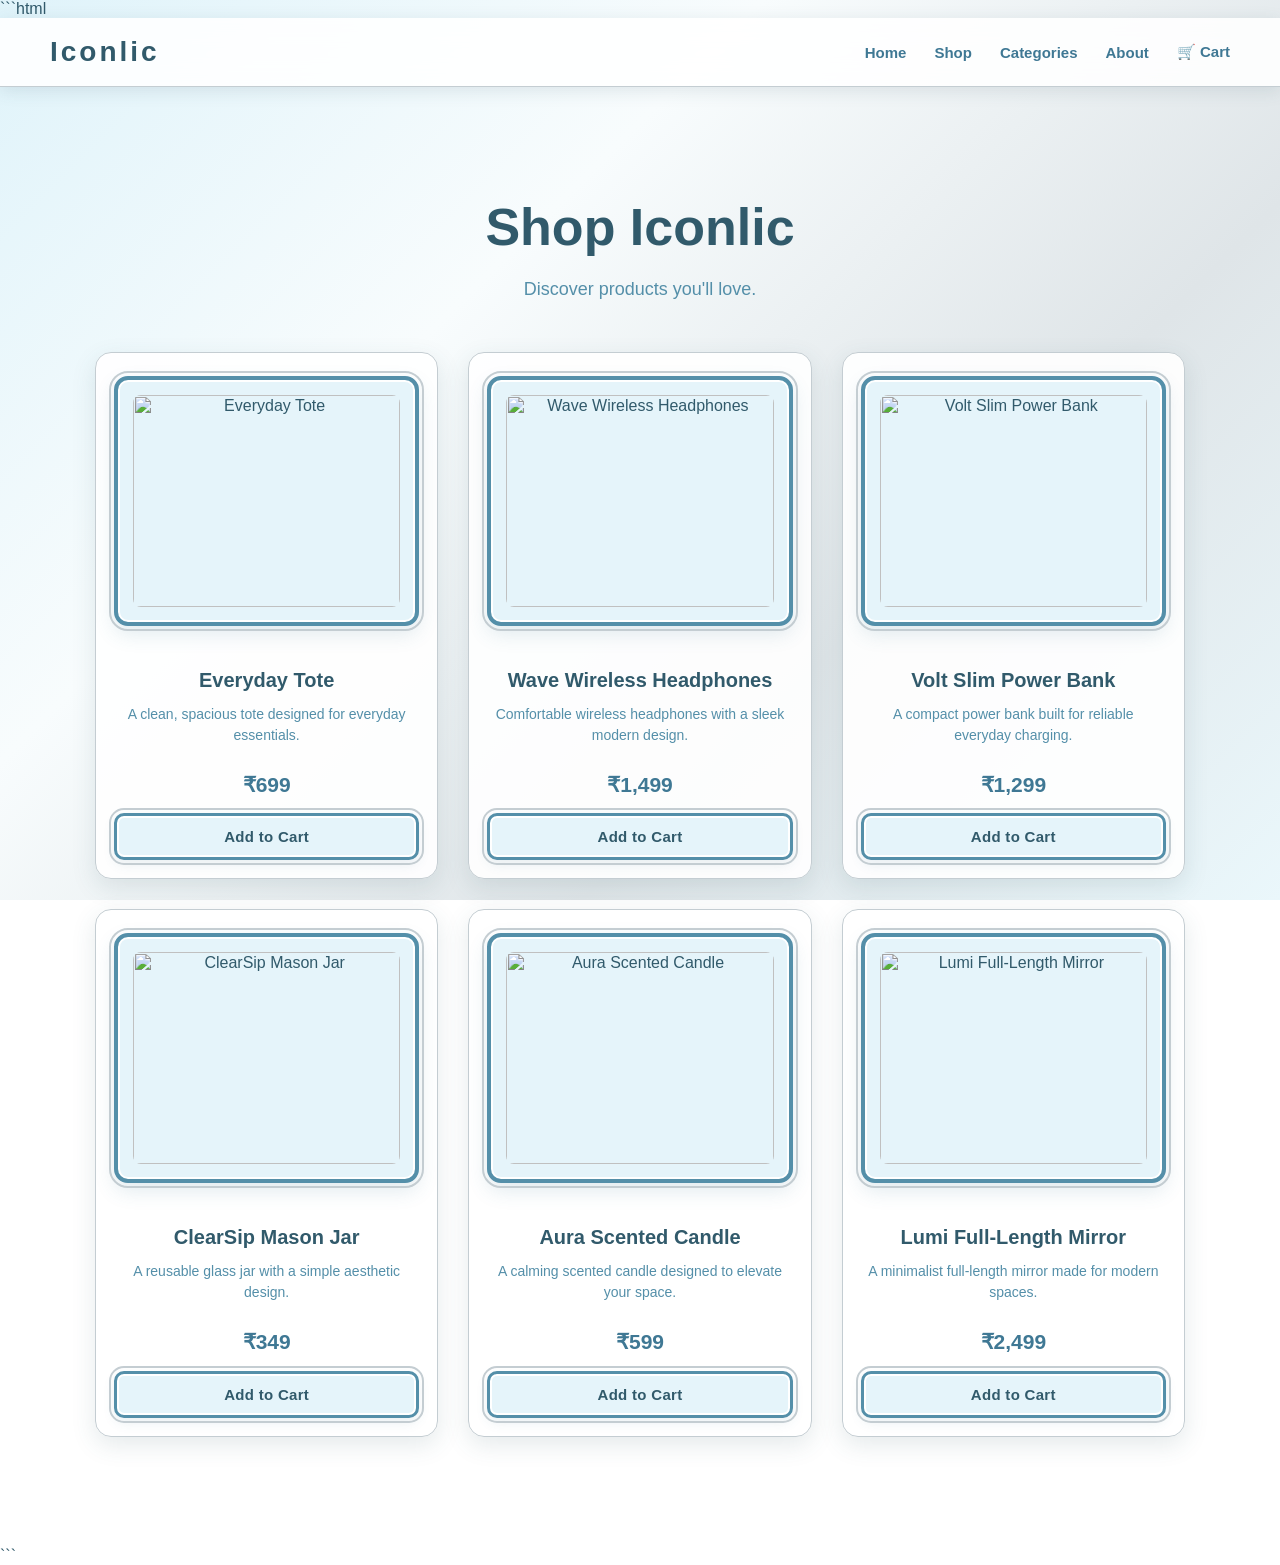
==== products.html @ 82c227ae "Add files via upload" ====
```html
<!DOCTYPE html>
<html lang="en">

<head>

    <meta charset="UTF-8">

    <meta name="viewport"
          content="width=device-width, initial-scale=1.0">

    <title>Shop | Iconlic</title>

    <link rel="stylesheet" href="style.css">

</head>


<body>


    <!-- NAVIGATION -->

    <nav>

        <div class="logo">
            Iconlic
        </div>


        <div class="nav-links">

            <a href="index.html">Home</a>

            <a href="products.html">Shop</a>

            <a href="#">Categories</a>

            <a href="#">About</a>

            <a href="cart.html">🛒 Cart</a>

        </div>

    </nav>



    <!-- SHOP -->

    <main>

        <h1>
            Shop Iconlic
        </h1>


        <p>
            Discover products you'll love.
        </p>



        <div class="products">


            <!-- PRODUCT 1 -->

            <div class="product-card">

                <div class="product-image">

                    <img
                        src="brand-images/tote.png"
                        alt="Everyday Tote">

                </div>


                <h2>
                    Everyday Tote
                </h2>


                <p>
                    A clean, spacious tote designed for everyday essentials.
                </p>


                <p class="product-price">
                    ₹699
                </p>


                <button
                    onclick="addToCart('Everyday Tote', 699)">
                    Add to Cart
                </button>

            </div>



            <!-- PRODUCT 2 -->

            <div class="product-card">

                <div class="product-image">

                    <img
                        src="brand-images/headphones.png"
                        alt="Wave Wireless Headphones">

                </div>


                <h2>
                    Wave Wireless Headphones
                </h2>


                <p>
                    Comfortable wireless headphones with a sleek modern design.
                </p>


                <p class="product-price">
                    ₹1,499
                </p>


                <button
                    onclick="addToCart('Wave Wireless Headphones', 1499)">
                    Add to Cart
                </button>

            </div>



            <!-- PRODUCT 3 -->

            <div class="product-card">

                <div class="product-image">

                    <img
                        src="brand-images/powerbank.png"
                        alt="Volt Slim Power Bank">

                </div>


                <h2>
                    Volt Slim Power Bank
                </h2>


                <p>
                    A compact power bank built for reliable everyday charging.
                </p>


                <p class="product-price">
                    ₹1,299
                </p>


                <button
                    onclick="addToCart('Volt Slim Power Bank', 1299)">
                    Add to Cart
                </button>

            </div>



            <!-- PRODUCT 4 -->

            <div class="product-card">

                <div class="product-image">

                    <img
                        src="brand-images/masonjar.png"
                        alt="ClearSip Mason Jar">

                </div>


                <h2>
                    ClearSip Mason Jar
                </h2>


                <p>
                    A reusable glass jar with a simple aesthetic design.
                </p>


                <p class="product-price">
                    ₹349
                </p>


                <button
                    onclick="addToCart('ClearSip Mason Jar', 349)">
                    Add to Cart
                </button>

            </div>



            <!-- PRODUCT 5 -->

            <div class="product-card">

                <div class="product-image">

                    <img
                        src="brand-images/candle.png"
                        alt="Aura Scented Candle">

                </div>


                <h2>
                    Aura Scented Candle
                </h2>


                <p>
                    A calming scented candle designed to elevate your space.
                </p>


                <p class="product-price">
                    ₹599
                </p>


                <button
                    onclick="addToCart('Aura Scented Candle', 599)">
                    Add to Cart
                </button>

            </div>



            <!-- PRODUCT 6 -->

            <div class="product-card">

                <div class="product-image">

                    <img
                        src="brand-images/mirror.png"
                        alt="Lumi Full-Length Mirror">

                </div>


                <h2>
                    Lumi Full-Length Mirror
                </h2>


                <p>
                    A minimalist full-length mirror made for modern spaces.
                </p>


                <p class="product-price">
                    ₹2,499
                </p>


                <button
                    onclick="addToCart('Lumi Full-Length Mirror', 2499)">
                    Add to Cart
                </button>

            </div>


        </div>

    </main>



    <script src="script.js"></script>


</body>

</html>
```
---- style.css ----
/* =========================================
   ICONLIC — ARCTIC BLUE + SILVER
   ========================================= */

:root {
    --ice-white: #f7fcfe;
    --ice-blue: #e5f4fa;
    --pale-blue: #d1eaf3;

    --soft-blue: #a8cfde;
    --blue: #6da8c0;
    --medium-blue: #548fa9;
    --deep-blue: #3f7894;
    --dark-blue: #315a6b;

    --silver: #c4cdd2;
    --light-silver: #e1e8eb;

    --white: #ffffff;

    --text: #30424b;
    --muted: #71818a;

    --shadow: rgba(54, 89, 104, 0.13);
}


/* =========================================
   RESET
   ========================================= */

* {
    box-sizing: border-box;
}

html {
    scroll-behavior: smooth;
}

body {
    margin: 0;

    font-family: Arial, Helvetica, sans-serif;

    background:
        linear-gradient(
            135deg,
            #dff3fa 0%,
            #f8fcfd 35%,
            #dfe5e8 68%,
            #eaf7fb 100%
        );

    background-attachment: fixed;

    color: var(--dark-blue);
}


/* =========================================
   NAVIGATION
   ========================================= */

nav {
    width: 100%;

    display: flex;
    justify-content: space-between;
    align-items: center;

    padding: 18px 50px;

    background: rgba(255, 255, 255, 0.88);

    border-bottom: 1px solid var(--silver);

    position: sticky;
    top: 0;

    z-index: 1000;

    box-shadow:
        0 4px 16px var(--shadow);

    backdrop-filter: blur(12px);
}


/* =========================================
   LOGO
   ========================================= */

.logo {
    font-size: 28px;

    font-weight: 800;

    letter-spacing: 3px;

    color: var(--dark-blue);
}


/* =========================================
   NAV LINKS
   ========================================= */

.nav-links {
    display: flex;

    align-items: center;

    gap: 28px;
}

.nav-links a {
    text-decoration: none;

    color: var(--deep-blue);

    font-size: 15px;

    font-weight: 600;

    transition: 0.25s ease;
}

.nav-links a:hover {
    color: var(--dark-blue);

    transform: translateY(-1px);
}


/* =========================================
   MAIN
   ========================================= */

main {
    width: 100%;

    max-width: 1150px;

    min-height: calc(100vh - 80px);

    margin: 0 auto;

    padding: 110px 30px;

    text-align: center;
}


/* =========================================
   HEADINGS
   ========================================= */

h1 {
    margin: 0 0 12px;

    font-size: 52px;

    color: var(--dark-blue);
}

h2 {
    margin: 18px 0 8px;

    font-size: 21px;

    color: var(--deep-blue);
}

p {
    font-size: 18px;

    line-height: 1.6;

    color: var(--medium-blue);
}


/* =========================================
   SHOP NOW BUTTON
   ========================================= */

.shop-button {
    display: inline-flex;

    align-items: center;

    justify-content: center;

    min-width: 160px;

    min-height: 48px;

    margin-top: 28px;

    padding: 12px 28px;

    background: var(--ice-blue);

    color: var(--dark-blue) !important;

    border: 3px solid var(--medium-blue);

    outline: 2px solid var(--silver);

    outline-offset: 3px;

    border-radius: 10px;

    font-size: 15px;

    font-weight: 800;

    letter-spacing: 0.8px;

    text-decoration: none;

    box-shadow:
        inset 0 0 0 2px var(--white),
        0 6px 15px rgba(63, 120, 148, 0.14);

    transition:
        background 0.25s ease,
        border-color 0.25s ease,
        transform 0.25s ease,
        box-shadow 0.25s ease;
}

.shop-button:hover {
    background: var(--pale-blue);

    color: var(--dark-blue) !important;

    border-color: var(--deep-blue);

    transform: translateY(-3px);

    box-shadow:
        inset 0 0 0 2px var(--white),
        0 9px 20px rgba(63, 120, 148, 0.20);
}

.shop-button:active {
    background: var(--soft-blue);

    transform: translateY(0);
}


/* =========================================
   PRODUCT GRID
   ========================================= */

.products {
    width: 100%;

    display: grid;

    grid-template-columns:
        repeat(3, minmax(0, 1fr));

    gap: 30px;

    margin-top: 48px;

    align-items: stretch;
}


/* =========================================
   PRODUCT CARD
   ========================================= */

.product-card {
    width: 100%;

    display: flex;

    flex-direction: column;

    padding: 18px;

    background: rgba(255, 255, 255, 0.92);

    border: 1px solid var(--silver);

    border-radius: 16px;

    box-shadow:
        0 8px 24px var(--shadow);

    text-align: center;

    overflow: hidden;

    transition:
        transform 0.3s ease,
        box-shadow 0.3s ease,
        border-color 0.3s ease;
}

.product-card:hover {
    transform: translateY(-6px);

    border-color: var(--blue);

    box-shadow:
        0 14px 32px
        rgba(54, 89, 104, 0.18);
}


/* =========================================
   PRODUCT IMAGE FRAME
   ========================================= */

.product-image {
    width: 100%;

    height: 250px;

    display: flex;

    align-items: center;

    justify-content: center;

    padding: 15px;

    margin: 5px 0 25px;

    background: var(--ice-blue);

    /* BLUE FRAME */
    border: 4px solid var(--medium-blue);

    /* SILVER OUTER FRAME */
    outline: 2px solid var(--silver);

    outline-offset: 3px;

    border-radius: 14px;

    box-shadow:
        inset 0 0 0 2px var(--white),
        0 8px 20px
        rgba(63, 120, 148, 0.15);

    overflow: hidden;
}

.product-image img {
    display: block;

    width: 100%;

    height: 100%;

    object-fit: contain;

    object-position: center;

    margin: 0;

    padding: 0;

    border-radius: 8px;

    transition: transform 0.3s ease;
}

.product-card:hover .product-image {
    border-color: var(--deep-blue);

    box-shadow:
        inset 0 0 0 2px var(--white),
        0 0 0 2px var(--soft-blue),
        0 10px 25px
        rgba(63, 120, 148, 0.20);
}

.product-card:hover .product-image img {
    transform: scale(1.03);
}


/* =========================================
   PRODUCT TEXT
   ========================================= */

.product-card h2 {
    color: var(--dark-blue);

    font-size: 20px;
}

.product-card > p:not(.product-price) {
    min-height: 48px;

    margin: 4px 5px 8px;

    font-size: 14px;

    line-height: 1.5;

    color: var(--medium-blue);
}


/* =========================================
   PRICE
   ========================================= */

.product-price {
    margin: 8px 0 12px;

    font-size: 21px !important;

    font-weight: 700;

    color: var(--deep-blue) !important;
}


/* =========================================
   ADD TO CART BUTTON
   ========================================= */

.product-card button {
    width: 100%;

    min-height: 46px;

    margin-top: auto;

    padding: 12px 20px;

    background: var(--ice-blue) !important;

    color: var(--dark-blue) !important;

    /* BLUE BORDER */
    border: 3px solid var(--medium-blue) !important;

    /* SILVER OUTER EDGE */
    outline: 2px solid var(--silver);

    outline-offset: 3px;

    border-radius: 10px;

    font-size: 15px;

    font-weight: 700;

    letter-spacing: 0.3px;

    cursor: pointer;

    box-shadow:
        inset 0 0 0 2px var(--white),
        0 5px 12px
        rgba(63, 120, 148, 0.10);

    transition:
        background 0.25s ease,
        border-color 0.25s ease,
        transform 0.25s ease,
        box-shadow 0.25s ease;
}

.product-card button:hover {
    background: var(--pale-blue) !important;

    color: var(--dark-blue) !important;

    border-color: var(--deep-blue) !important;

    transform: translateY(-2px);

    box-shadow:
        inset 0 0 0 2px var(--white),
        0 8px 18px
        rgba(63, 120, 148, 0.18);
}

.product-card button:active {
    background: var(--soft-blue) !important;

    transform: translateY(0);
}


/* =========================================
   CART
   ========================================= */

#cart-items {
    width: 100%;

    max-width: 750px;

    margin: 40px auto;

    text-align: left;
}

#cart-items > div {
    display: flex;

    flex-wrap: wrap;

    align-items: center;

    justify-content: space-between;

    gap: 15px;

    padding: 20px;

    margin-bottom: 16px;

    background: rgba(255, 255, 255, 0.92);

    border: 1px solid var(--silver);

    border-radius: 12px;

    box-shadow:
        0 5px 18px var(--shadow);
}

#cart-items h2 {
    margin: 0;

    color: var(--dark-blue);
}


/* =========================================
   CART QUANTITY CONTROLS
   ========================================= */

#cart-items button {
    min-width: 38px;

    height: 36px;

    padding: 5px 12px;

    margin: 3px;

    border: 2px solid var(--medium-blue);

    border-radius: 7px;

    background: var(--ice-blue);

    color: var(--deep-blue);

    font-size: 17px;

    font-weight: 700;

    cursor: pointer;

    box-shadow: none;

    transform: none;
}

#cart-items button:hover {
    background: var(--pale-blue);

    border-color: var(--deep-blue);

    color: var(--dark-blue);

    transform: none;
}

#cart-items span,
#cart-items .quantity {
    display: inline-flex;

    justify-content: center;

    align-items: center;

    min-width: 38px;

    height: 36px;

    padding: 0 10px;

    margin: 3px;

    background: var(--white);

    border: 1px solid var(--silver);

    border-radius: 7px;

    color: var(--dark-blue);

    font-weight: 700;
}


/* =========================================
   CART TOTAL
   ========================================= */

#cart-total {
    margin-top: 30px;

    font-size: 26px;

    font-weight: 700;

    color: var(--dark-blue);
}


/* =========================================
   CHECKOUT
   ========================================= */

#checkout-items {
    width: 100%;

    max-width: 650px;

    margin: 35px auto;

    padding: 28px;

    background: rgba(255, 255, 255, 0.92);

    border: 1px solid var(--silver);

    border-radius: 12px;

    box-shadow:
        0 6px 20px var(--shadow);

    text-align: left;
}

#checkout-items p {
    padding: 12px 0;

    border-bottom: 1px solid var(--light-silver);

    font-size: 16px;

    color: var(--text);
}


/* =========================================
   FORMS
   ========================================= */

input,
textarea,
select {
    width: 100%;

    max-width: 500px;

    display: block;

    padding: 14px 16px;

    margin: 9px auto;

    border: 1px solid var(--silver);

    border-radius: 8px;

    background: var(--white);

    color: var(--text);

    font-family: inherit;

    font-size: 16px;
}

input:focus,
textarea:focus,
select:focus {
    outline: none;

    border-color: var(--blue);

    box-shadow:
        0 0 0 3px
        rgba(143, 195, 214, 0.25);
}


/* =========================================
   QR / PAYMENT
   ========================================= */

.qr-box {
    width: 230px;

    height: 230px;

    display: flex;

    justify-content: center;

    align-items: center;

    margin: 30px auto;

    background: var(--white);

    border: 3px solid var(--blue);

    outline: 2px solid var(--silver);

    outline-offset: 3px;

    border-radius: 14px;

    box-shadow:
        0 9px 25px var(--shadow);
}


/* =========================================
   CONFIRMATION
   ========================================= */

.confirmation-box {
    width: 100%;

    max-width: 650px;

    margin: 40px auto;

    padding: 40px;

    background: rgba(255, 255, 255, 0.92);

    border: 1px solid var(--silver);

    border-radius: 14px;

    box-shadow:
        0 10px 30px var(--shadow);
}


/* =========================================
   TRACKING
   ========================================= */

.tracking-timeline {
    width: 100%;

    max-width: 500px;

    margin: 50px auto;

    text-align: left;
}

.tracking-step {
    padding: 18px 20px;

    background: rgba(255, 255, 255, 0.92);

    border-left: 3px solid var(--silver);

    color: var(--muted);
}

.tracking-step.completed {
    border-left-color: var(--deep-blue);

    color: var(--dark-blue);

    font-weight: 600;
}

.tracking-step.current {
    border-left-color: var(--blue);

    background: var(--ice-blue);

    color: var(--dark-blue);

    font-weight: 700;
}


/* =========================================
   RESPONSIVE
   ========================================= */

@media (max-width: 900px) {

    .products {
        grid-template-columns:
            repeat(2, minmax(0, 1fr));

        gap: 24px;
    }

    nav {
        padding: 18px 30px;
    }
}


@media (max-width: 600px) {

    nav {
        flex-direction: column;

        gap: 15px;

        padding: 18px 20px;
    }

    .nav-links {
        flex-wrap: wrap;

        justify-content: center;

        gap: 15px;
    }

    main {
        padding: 50px 18px;
    }

    h1 {
        font-size: 40px;
    }

    .products {
        grid-template-columns: 1fr;

        gap: 22px;
    }

    .product-image {
        height: 230px;
    }

    #cart-items > div {
        flex-direction: column;

        align-items: flex-start;
    }
}
```css
/* =========================================
   ICONLIC — CHECKOUT PAGE
   ========================================= */

.checkout-page {
    max-width: 1100px;
}


/* =========================================
   CHECKOUT HEADING
   ========================================= */

.checkout-heading {
    margin-bottom: 45px;
}

.checkout-label {
    display: inline-block;

    padding: 6px 14px;

    margin-bottom: 12px;

    background: #e5f4fa;

    border: 1px solid #a8cfde;

    border-radius: 20px;

    color: #3f7894;

    font-size: 11px;

    font-weight: 700;

    letter-spacing: 2px;
}

.checkout-heading h1 {
    margin-bottom: 8px;
}

.checkout-heading p {
    margin-top: 0;
}


/* =========================================
   CHECKOUT LAYOUT
   ========================================= */

.checkout-layout {
    width: 100%;

    display: grid;

    grid-template-columns:
        minmax(0, 1.4fr)
        minmax(300px, 0.8fr);

    gap: 30px;

    align-items: start;
}


/* =========================================
   DELIVERY CARD
   ========================================= */

.checkout-card {
    padding: 32px;

    background: #ffffff;

    border: 1px solid #c4cdd2;

    border-radius: 18px;

    box-shadow:
        0 10px 30px rgba(54, 89, 104, 0.10);

    text-align: left;
}

.checkout-card h2 {
    margin-top: 0;

    color: #315a6b;

    font-size: 24px;
}

.checkout-subtitle {
    margin-bottom: 28px;

    font-size: 14px;

    color: #71818a;
}


/* =========================================
   FORM LABELS
   ========================================= */

.checkout-card label {
    display: block;

    margin: 18px 0 7px;

    color: #315a6b;

    font-size: 13px;

    font-weight: 700;
}


/* =========================================
   CHECKOUT INPUTS
   ========================================= */

.checkout-card input,
.checkout-card textarea {
    width: 100%;

    max-width: none;

    margin: 0;

    padding: 14px 16px;

    background: #f7fcfe;

    border: 1px solid #c4cdd2;

    border-radius: 9px;

    color: #30424b;

    font-family: inherit;

    font-size: 15px;

    resize: vertical;

    transition:
        border-color 0.25s ease,
        box-shadow 0.25s ease;
}

.checkout-card input:focus,
.checkout-card textarea:focus {
    outline: none;

    border-color: #548fa9;

    box-shadow:
        0 0 0 3px rgba(109, 168, 192, 0.18);

    background: #ffffff;
}


/* =========================================
   CONTINUE BUTTON
   ========================================= */

.checkout-continue-button {
    width: 100%;

    min-height: 48px;

    margin-top: 28px;

    padding: 13px 20px;

    background: #e5f4fa !important;

    color: #315a6b !important;

    border: 2px solid #548fa9 !important;

    outline: 1px solid #c4cdd2;

    outline-offset: 2px;

    border-radius: 9px;

    font-size: 15px;

    font-weight: 700;

    cursor: pointer;

    box-shadow:
        inset 0 0 0 1px #ffffff,
        0 4px 10px rgba(63, 120, 148, 0.10) !important;

    transition:
        background-color 0.25s ease,
        border-color 0.25s ease,
        transform 0.25s ease,
        box-shadow 0.25s ease;
}

.checkout-continue-button:hover {
    background: #c8e4ee !important;

    color: #315a6b !important;

    border-color: #3f7894 !important;

    transform: translateY(-2px);

    box-shadow:
        inset 0 0 0 1px #ffffff,
        0 7px 16px rgba(63, 120, 148, 0.18) !important;
}


/* =========================================
   ORDER SUMMARY
   ========================================= */

.checkout-summary {
    padding: 28px;

    background: #ffffff;

    border: 1px solid #c4cdd2;

    border-radius: 18px;

    box-shadow:
        0 10px 30px rgba(54, 89, 104, 0.10);

    text-align: left;
}

.checkout-summary h2 {
    margin-top: 5px;

    margin-bottom: 20px;

    color: #315a6b;

    font-size: 23px;
}

.summary-label {
    color: #3f7894;

    font-size: 10px;

    font-weight: 700;

    letter-spacing: 2px;
}


/* =========================================
   CHECKOUT PRODUCTS
   ========================================= */

.checkout-summary #checkout-items {
    width: 100%;

    max-width: none;

    margin: 0;

    padding: 0;

    background: #f7fcfe;

    border: 1px solid #c4dfe8;

    border-radius: 10px;

    box-shadow: none;

    text-align: left;
}

.checkout-summary #checkout-items p {
    margin: 0;

    padding: 14px;

    border-bottom: 1px solid #dce8ec;

    color: #30424b;

    font-size: 13px;

    line-height: 1.5;
}

.checkout-summary #checkout-items p:last-child {
    border-bottom: none;
}


/* =========================================
   TOTAL
   ========================================= */

.checkout-total-row {
    display: flex;

    justify-content: space-between;

    align-items: center;

    margin-top: 22px;

    padding-top: 20px;

    border-top: 1px solid #c4cdd2;

    color: #30424b;

    font-size: 16px;

    font-weight: 600;
}

.checkout-total-row strong {
    color: #315a6b;

    font-size: 25px;
}


/* =========================================
   SECURE CHECKOUT NOTE
   ========================================= */

.secure-note {
    margin-top: 20px;

    padding: 11px;

    background: #e5f4fa;

    border: 1px solid #c4dfe8;

    border-radius: 8px;

    color: #3f7894;

    font-size: 12px;

    text-align: center;
}


/* =========================================
   CHECKOUT MOBILE
   ========================================= */

@media (max-width: 800px) {

    .checkout-layout {
        grid-template-columns: 1fr;

    }

    .checkout-summary {
        order: -1;
    }

}

@media (max-width: 600px) {

    .checkout-card,
    .checkout-summary {
        padding: 22px;
    }

}
```
.product-card button {
    position: relative !important;
    z-index: 9999 !important;
    pointer-events: auto !important;
}
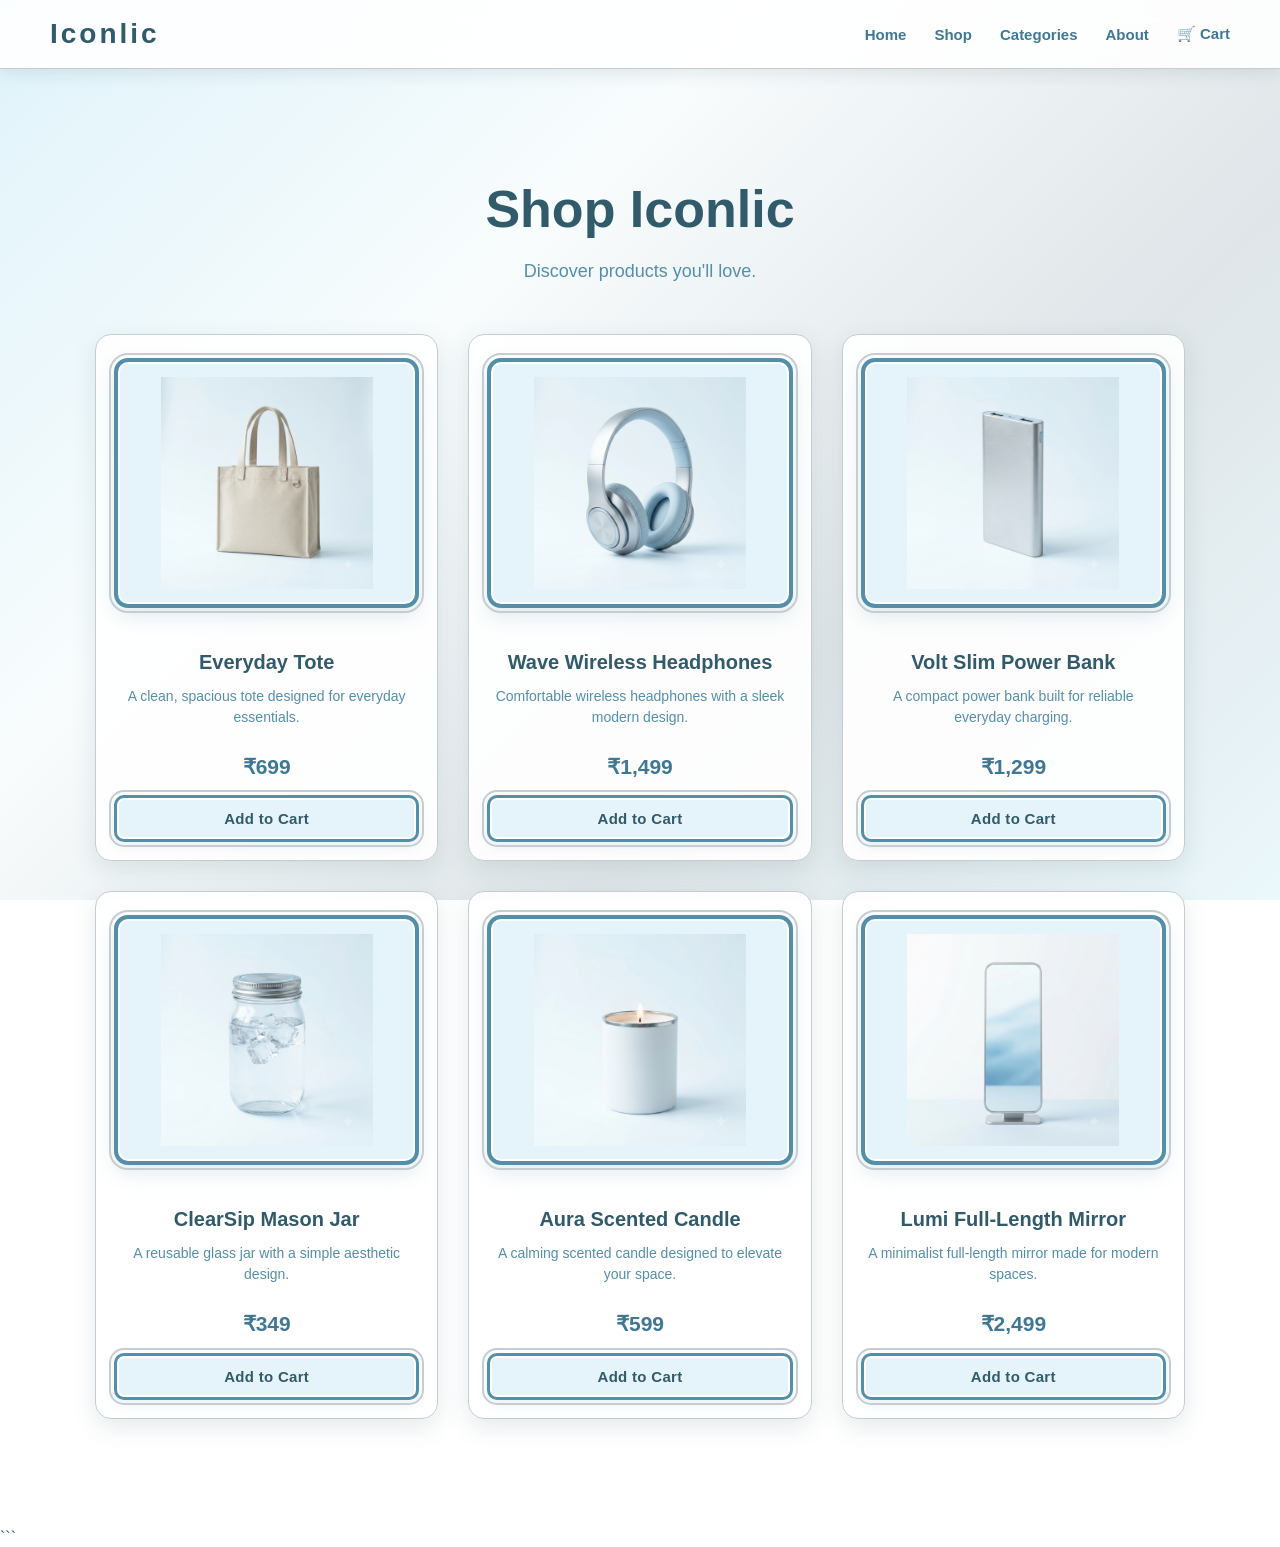
==== commit d57eaf12: "Add files via upload" ====
--- a/products.html
+++ b/products.html
@@ -1,4 +1,3 @@
-```html
 <!DOCTYPE html>
 <html lang="en">
 
@@ -71,7 +70,7 @@
                 <div class="product-image">
 
                     <img
-                        src="brand-images/tote.png"
+                        src="./tote.png"
                         alt="Everyday Tote">
 
                 </div>
@@ -108,7 +107,7 @@
                 <div class="product-image">
 
                     <img
-                        src="brand-images/headphones.png"
+                        src="./headphones.png"
                         alt="Wave Wireless Headphones">
 
                 </div>
@@ -145,7 +144,7 @@
                 <div class="product-image">
 
                     <img
-                        src="brand-images/powerbank.png"
+                        src="./powerbank.png"
                         alt="Volt Slim Power Bank">
 
                 </div>
@@ -182,7 +181,7 @@
                 <div class="product-image">
 
                     <img
-                        src="brand-images/masonjar.png"
+                        src="./masonjar.png"
                         alt="ClearSip Mason Jar">
 
                 </div>
@@ -219,7 +218,7 @@
                 <div class="product-image">
 
                     <img
-                        src="brand-images/candle.png"
+                        src="./candle.png"
                         alt="Aura Scented Candle">
 
                 </div>
@@ -256,7 +255,7 @@
                 <div class="product-image">
 
                     <img
-                        src="brand-images/mirror.png"
+                        src="./mirror.png"
                         alt="Lumi Full-Length Mirror">
 
                 </div>
